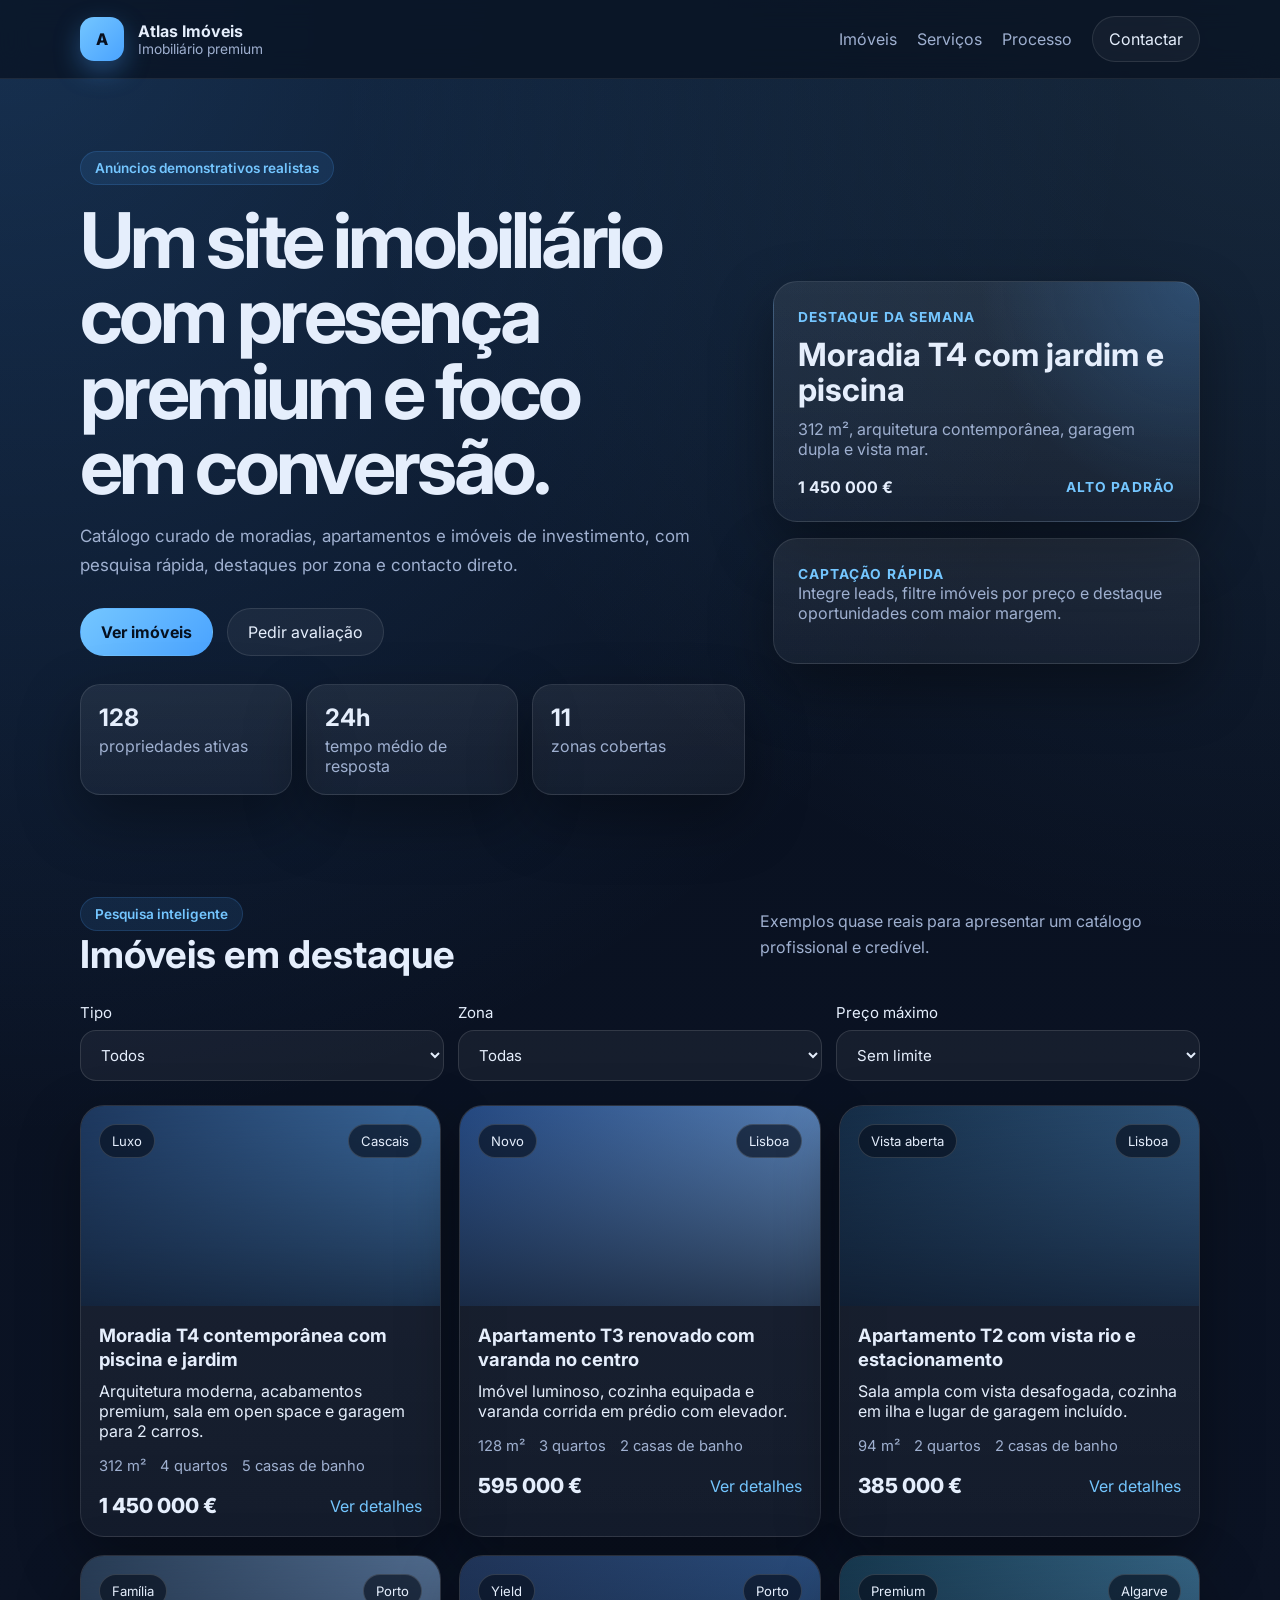
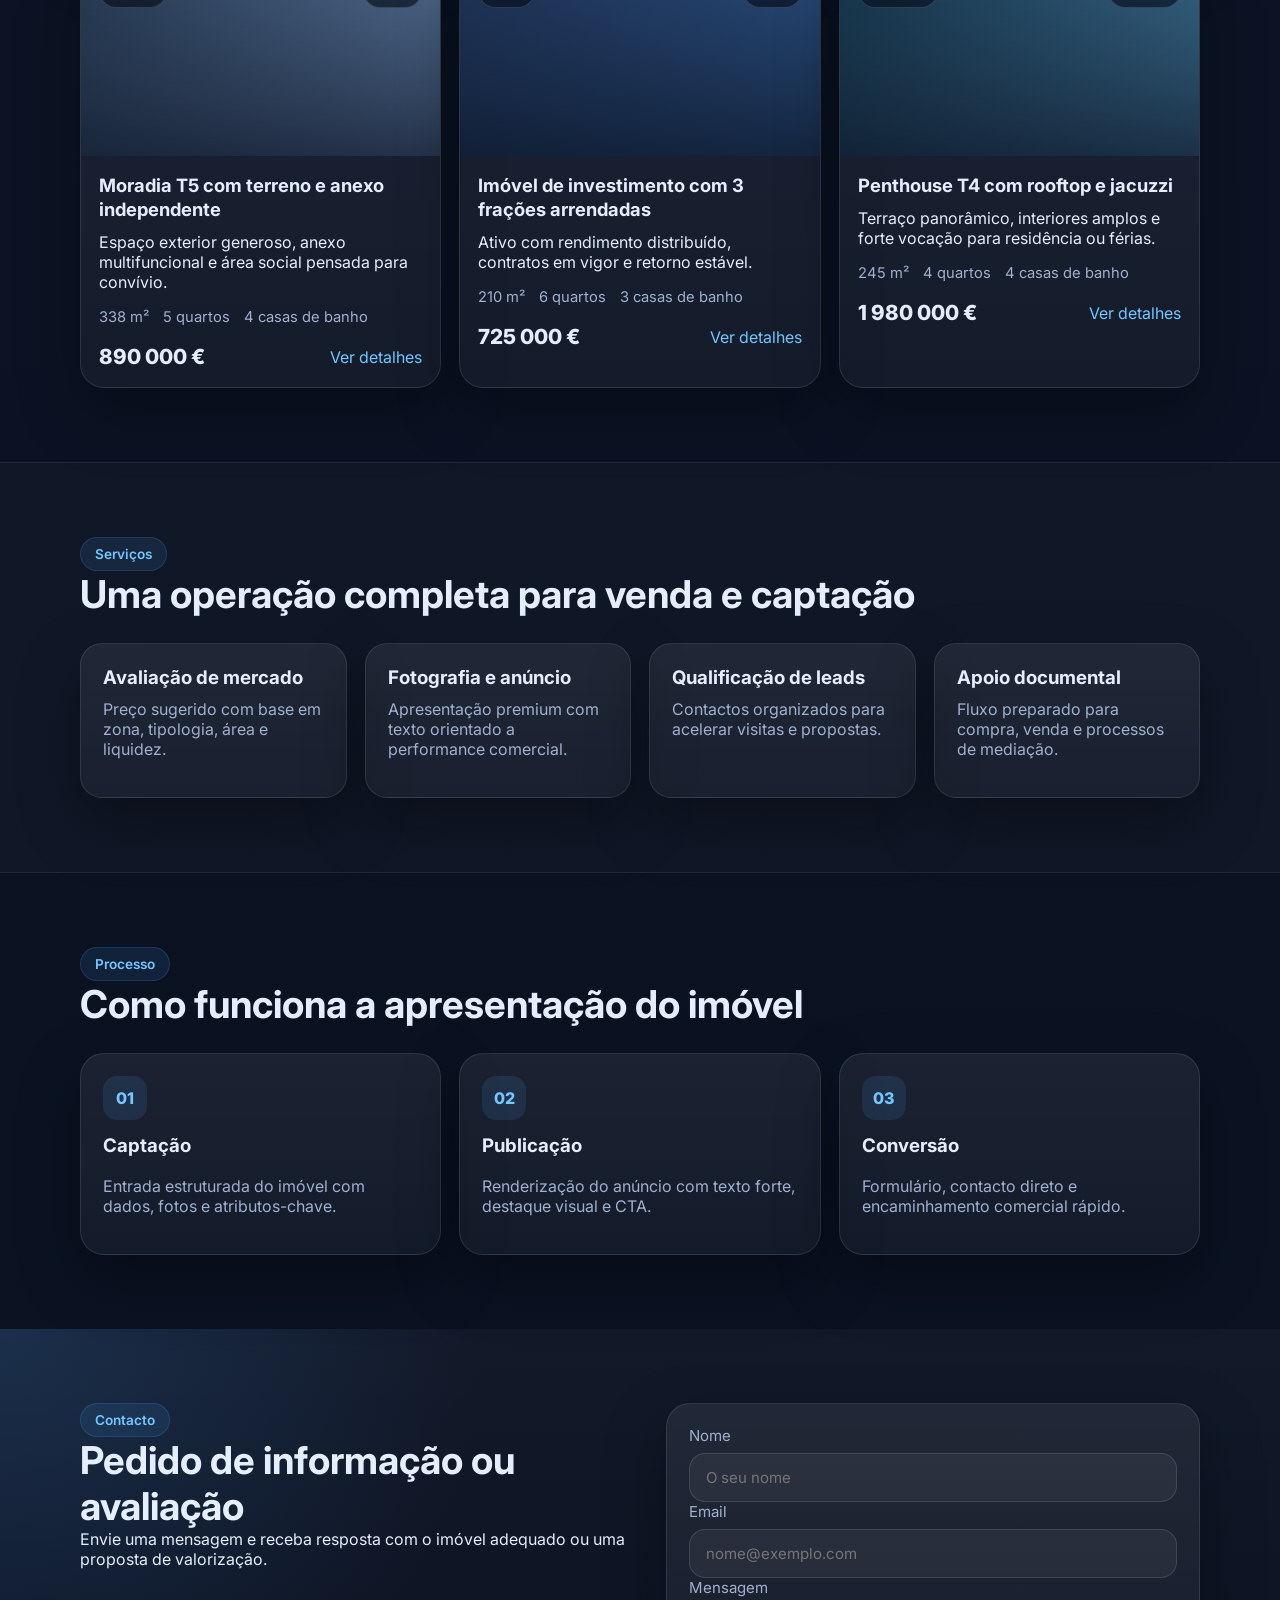
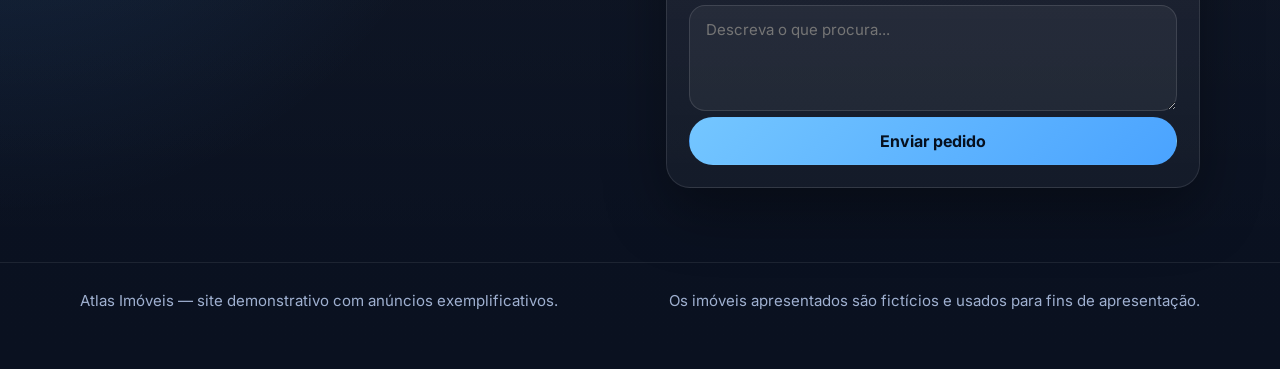
==== index.html @ 8441626f "initial real estate site" ====
<!doctype html>
<html lang="pt-PT">
  <head>
    <meta charset="UTF-8" />
    <meta name="viewport" content="width=device-width, initial-scale=1.0" />
    <meta
      name="description"
      content="Atlas Imóveis — site imobiliário profissional com anúncios demonstrativos, pesquisa, destaques e contacto."
    />
    <title>Atlas Imóveis | Casas, apartamentos e investimento</title>
    <link rel="preconnect" href="https://fonts.googleapis.com" />
    <link rel="preconnect" href="https://fonts.gstatic.com" crossorigin />
    <link
      href="https://fonts.googleapis.com/css2?family=Inter:wght@400;500;600;700;800&display=swap"
      rel="stylesheet"
    />
    <link rel="stylesheet" href="styles.css" />
    <script defer src="script.js"></script>
  </head>
  <body>
    <header class="topbar">
      <div class="container topbar__inner">
        <div class="brand">
          <div class="brand__mark">A</div>
          <div>
            <strong>Atlas Imóveis</strong>
            <span>Imobiliário premium</span>
          </div>
        </div>
        <nav class="nav">
          <a href="#imoveis">Imóveis</a>
          <a href="#servicos">Serviços</a>
          <a href="#processo">Processo</a>
          <a href="#contacto" class="nav__cta">Contactar</a>
        </nav>
      </div>
    </header>

    <main>
      <section class="hero">
        <div class="container hero__grid">
          <div class="hero__copy">
            <span class="eyebrow">Anúncios demonstrativos realistas</span>
            <h1>Um site imobiliário com presença premium e foco em conversão.</h1>
            <p class="lead">
              Catálogo curado de moradias, apartamentos e imóveis de investimento,
              com pesquisa rápida, destaques por zona e contacto direto.
            </p>

            <div class="hero__actions">
              <a class="btn btn--primary" href="#imoveis">Ver imóveis</a>
              <a class="btn btn--ghost" href="#contacto">Pedir avaliação</a>
            </div>

            <div class="hero__stats" aria-label="Indicadores principais">
              <article>
                <strong>128</strong>
                <span>propriedades ativas</span>
              </article>
              <article>
                <strong>24h</strong>
                <span>tempo médio de resposta</span>
              </article>
              <article>
                <strong>11</strong>
                <span>zonas cobertas</span>
              </article>
            </div>
          </div>

          <aside class="hero__panel">
            <div class="panel-card panel-card--accent">
              <span>Destaque da semana</span>
              <h2>Moradia T4 com jardim e piscina</h2>
              <p>
                312 m², arquitetura contemporânea, garagem dupla e vista mar.
              </p>
              <div class="panel-card__meta">
                <strong>1 450 000 €</strong>
                <span>Alto padrão</span>
              </div>
            </div>
            <div class="panel-card">
              <span>Captação rápida</span>
              <p>
                Integre leads, filtre imóveis por preço e destaque oportunidades
                com maior margem.
              </p>
            </div>
          </aside>
        </div>
      </section>

      <section class="section">
        <div class="container">
          <div class="section__head">
            <div>
              <span class="eyebrow">Pesquisa inteligente</span>
              <h2>Imóveis em destaque</h2>
            </div>
            <p>
              Exemplos quase reais para apresentar um catálogo profissional e
              credível.
            </p>
          </div>

          <div class="filters" aria-label="Filtrar imóveis">
            <label>
              Tipo
              <select id="filter-type">
                <option value="all">Todos</option>
                <option value="apartamento">Apartamento</option>
                <option value="moradia">Moradia</option>
                <option value="investimento">Investimento</option>
              </select>
            </label>
            <label>
              Zona
              <select id="filter-zone">
                <option value="all">Todas</option>
                <option value="lisboa">Lisboa</option>
                <option value="porto">Porto</option>
                <option value="algarve">Algarve</option>
                <option value="cascais">Cascais</option>
              </select>
            </label>
            <label>
              Preço máximo
              <select id="filter-price">
                <option value="all">Sem limite</option>
                <option value="350000">Até 350 000 €</option>
                <option value="650000">Até 650 000 €</option>
                <option value="1000000">Até 1 000 000 €</option>
                <option value="2000000">Até 2 000 000 €</option>
              </select>
            </label>
          </div>

          <div id="property-grid" class="property-grid" aria-live="polite"></div>
        </div>
      </section>

      <section class="section section--muted">
        <div class="container">
          <div class="section__head">
            <div>
              <span class="eyebrow">Serviços</span>
              <h2>Uma operação completa para venda e captação</h2>
            </div>
          </div>

          <div class="service-grid" id="servicos">
            <article class="service-card">
              <h3>Avaliação de mercado</h3>
              <p>Preço sugerido com base em zona, tipologia, área e liquidez.</p>
            </article>
            <article class="service-card">
              <h3>Fotografia e anúncio</h3>
              <p>Apresentação premium com texto orientado a performance comercial.</p>
            </article>
            <article class="service-card">
              <h3>Qualificação de leads</h3>
              <p>Contactos organizados para acelerar visitas e propostas.</p>
            </article>
            <article class="service-card">
              <h3>Apoio documental</h3>
              <p>Fluxo preparado para compra, venda e processos de mediação.</p>
            </article>
          </div>
        </div>
      </section>

      <section class="section" id="processo">
        <div class="container">
          <div class="section__head">
            <div>
              <span class="eyebrow">Processo</span>
              <h2>Como funciona a apresentação do imóvel</h2>
            </div>
          </div>

          <div class="timeline">
            <article>
              <span>01</span>
              <h3>Captação</h3>
              <p>Entrada estruturada do imóvel com dados, fotos e atributos-chave.</p>
            </article>
            <article>
              <span>02</span>
              <h3>Publicação</h3>
              <p>Renderização do anúncio com texto forte, destaque visual e CTA.</p>
            </article>
            <article>
              <span>03</span>
              <h3>Conversão</h3>
              <p>Formulário, contacto direto e encaminhamento comercial rápido.</p>
            </article>
          </div>
        </div>
      </section>

      <section class="section section--cta" id="contacto">
        <div class="container cta">
          <div>
            <span class="eyebrow">Contacto</span>
            <h2>Pedido de informação ou avaliação</h2>
            <p>
              Envie uma mensagem e receba resposta com o imóvel adequado ou
              uma proposta de valorização.
            </p>
          </div>

          <form class="contact-form">
            <label>
              Nome
              <input type="text" placeholder="O seu nome" />
            </label>
            <label>
              Email
              <input type="email" placeholder="nome@exemplo.com" />
            </label>
            <label>
              Mensagem
              <textarea rows="4" placeholder="Descreva o que procura..."></textarea>
            </label>
            <button type="submit" class="btn btn--primary">Enviar pedido</button>
          </form>
        </div>
      </section>
    </main>

    <footer class="footer">
      <div class="container footer__inner">
        <p>Atlas Imóveis — site demonstrativo com anúncios exemplificativos.</p>
        <p>Os imóveis apresentados são fictícios e usados para fins de apresentação.</p>
      </div>
    </footer>

    <div class="modal" id="property-modal" aria-hidden="true">
      <div class="modal__backdrop" data-close-modal></div>
      <div class="modal__dialog" role="dialog" aria-modal="true" aria-labelledby="modal-title">
        <button class="modal__close" type="button" data-close-modal aria-label="Fechar">×</button>
        <div id="modal-content"></div>
      </div>
    </div>
  </body>
</html>
---- styles.css ----
:root {
  --bg: #0f172a;
  --bg-soft: #111c35;
  --surface: rgba(15, 23, 42, 0.78);
  --card: rgba(255, 255, 255, 0.06);
  --card-border: rgba(255, 255, 255, 0.1);
  --text: #e5eefc;
  --muted: #9fb0d0;
  --accent: #74c6ff;
  --accent-strong: #4aa3ff;
  --line: rgba(255, 255, 255, 0.08);
  --shadow: 0 24px 60px rgba(0, 0, 0, 0.35);
  --radius: 24px;
  font-synthesis: none;
}

* {
  box-sizing: border-box;
}

html {
  scroll-behavior: smooth;
}

body {
  margin: 0;
  font-family: Inter, system-ui, sans-serif;
  color: var(--text);
  background:
    radial-gradient(circle at top left, rgba(74, 163, 255, 0.22), transparent 30%),
    radial-gradient(circle at top right, rgba(116, 198, 255, 0.14), transparent 25%),
    linear-gradient(180deg, #08101f 0%, #0b1324 45%, #0a1120 100%);
}

a {
  color: inherit;
  text-decoration: none;
}

button,
input,
select,
textarea {
  font: inherit;
}

.container {
  width: min(1120px, calc(100% - 32px));
  margin: 0 auto;
}

.topbar {
  position: sticky;
  top: 0;
  z-index: 20;
  backdrop-filter: blur(14px);
  background: rgba(8, 16, 31, 0.7);
  border-bottom: 1px solid var(--line);
}

.topbar__inner {
  display: flex;
  align-items: center;
  justify-content: space-between;
  min-height: 78px;
  gap: 24px;
}

.brand {
  display: flex;
  align-items: center;
  gap: 14px;
}

.brand__mark {
  width: 44px;
  height: 44px;
  border-radius: 14px;
  display: grid;
  place-items: center;
  background: linear-gradient(135deg, var(--accent), var(--accent-strong));
  color: #08101f;
  font-weight: 800;
  box-shadow: 0 10px 26px rgba(74, 163, 255, 0.35);
}

.brand strong,
.brand span {
  display: block;
}

.brand span {
  color: var(--muted);
  font-size: 0.86rem;
}

.nav {
  display: flex;
  align-items: center;
  gap: 20px;
  color: var(--muted);
}

.nav a:hover {
  color: var(--text);
}

.nav__cta {
  color: var(--text) !important;
  padding: 12px 16px;
  border: 1px solid var(--card-border);
  border-radius: 999px;
  background: rgba(255, 255, 255, 0.04);
}

.hero {
  padding: 72px 0 28px;
}

.hero__grid {
  display: grid;
  grid-template-columns: 1.4fr 0.9fr;
  gap: 28px;
  align-items: center;
}

.eyebrow {
  display: inline-flex;
  align-items: center;
  gap: 10px;
  padding: 8px 14px;
  border-radius: 999px;
  color: var(--accent);
  background: rgba(74, 163, 255, 0.11);
  border: 1px solid rgba(74, 163, 255, 0.18);
  font-size: 0.85rem;
  font-weight: 600;
}

h1,
h2,
h3,
p {
  margin-top: 0;
}

h1 {
  font-size: clamp(2.8rem, 6vw, 4.9rem);
  line-height: 0.98;
  letter-spacing: -0.05em;
  margin: 18px 0 18px;
  max-width: 12ch;
}

h2 {
  font-size: clamp(1.8rem, 3vw, 2.6rem);
  margin-bottom: 0;
}

.lead {
  color: var(--muted);
  font-size: 1.06rem;
  line-height: 1.7;
  max-width: 58ch;
}

.hero__actions {
  display: flex;
  gap: 14px;
  flex-wrap: wrap;
  margin: 28px 0;
}

.btn {
  display: inline-flex;
  align-items: center;
  justify-content: center;
  min-height: 48px;
  padding: 0 20px;
  border-radius: 999px;
  border: 1px solid transparent;
  cursor: pointer;
  transition: transform 0.2s ease, border-color 0.2s ease, background 0.2s ease;
}

.btn:hover {
  transform: translateY(-1px);
}

.btn--primary {
  background: linear-gradient(135deg, var(--accent), var(--accent-strong));
  color: #06101f;
  font-weight: 700;
}

.btn--ghost {
  border-color: var(--card-border);
  background: rgba(255, 255, 255, 0.05);
}

.hero__stats {
  display: grid;
  grid-template-columns: repeat(3, minmax(0, 1fr));
  gap: 14px;
}

.hero__stats article,
.panel-card,
.service-card,
.timeline article,
.property-card,
.contact-form,
.modal__dialog {
  border: 1px solid var(--card-border);
  background: linear-gradient(180deg, rgba(255, 255, 255, 0.07), rgba(255, 255, 255, 0.04));
  box-shadow: var(--shadow);
}

.hero__stats article {
  padding: 18px;
  border-radius: 20px;
}

.hero__stats strong {
  display: block;
  font-size: 1.5rem;
  margin-bottom: 4px;
}

.hero__stats span,
.panel-card p,
.service-card p,
.timeline p,
.footer,
.section__head p,
.property-meta,
.modal__dialog p,
.contact-form label {
  color: var(--muted);
}

.hero__panel {
  display: grid;
  gap: 16px;
}

.panel-card {
  padding: 24px;
  border-radius: var(--radius);
}

.panel-card--accent {
  background:
    radial-gradient(circle at top right, rgba(74, 163, 255, 0.24), transparent 45%),
    linear-gradient(180deg, rgba(255, 255, 255, 0.08), rgba(255, 255, 255, 0.04));
}

.panel-card span {
  color: var(--accent);
  font-size: 0.86rem;
  font-weight: 700;
  text-transform: uppercase;
  letter-spacing: 0.08em;
}

.panel-card h2 {
  font-size: 2rem;
  line-height: 1.08;
  margin: 12px 0;
}

.panel-card__meta {
  display: flex;
  justify-content: space-between;
  align-items: center;
  margin-top: 18px;
}

.section {
  padding: 74px 0;
}

.section--muted {
  background: rgba(255, 255, 255, 0.02);
  border-top: 1px solid var(--line);
  border-bottom: 1px solid var(--line);
}

.section__head {
  display: flex;
  justify-content: space-between;
  align-items: end;
  gap: 18px;
  margin-bottom: 26px;
}

.section__head p {
  max-width: 44ch;
  line-height: 1.6;
}

.filters {
  display: grid;
  grid-template-columns: repeat(3, minmax(0, 1fr));
  gap: 14px;
  margin-bottom: 24px;
}

.filters label,
.contact-form label {
  display: grid;
  gap: 8px;
  font-size: 0.94rem;
}

.filters select,
.contact-form input,
.contact-form textarea {
  width: 100%;
  border-radius: 16px;
  padding: 14px 16px;
  color: var(--text);
  background: rgba(255, 255, 255, 0.05);
  border: 1px solid rgba(255, 255, 255, 0.12);
  outline: none;
}

.filters select:focus,
.contact-form input:focus,
.contact-form textarea:focus {
  border-color: rgba(116, 198, 255, 0.7);
  box-shadow: 0 0 0 4px rgba(74, 163, 255, 0.13);
}

.property-grid {
  display: grid;
  grid-template-columns: repeat(3, minmax(0, 1fr));
  gap: 18px;
}

.property-card {
  border-radius: 24px;
  overflow: hidden;
}

.property-card__image {
  min-height: 200px;
  padding: 18px;
  display: flex;
  align-items: flex-start;
  justify-content: space-between;
  background:
    linear-gradient(180deg, rgba(0, 0, 0, 0.08), rgba(8, 16, 31, 0.72)),
    var(--image, linear-gradient(135deg, #1c2d52, #355e9b));
}

.badge {
  display: inline-flex;
  align-items: center;
  gap: 8px;
  padding: 8px 12px;
  border-radius: 999px;
  background: rgba(7, 14, 28, 0.65);
  border: 1px solid rgba(255, 255, 255, 0.15);
  font-size: 0.82rem;
}

.property-card__body {
  padding: 18px;
}

.property-card__body h3 {
  font-size: 1.15rem;
  line-height: 1.3;
  margin-bottom: 10px;
}

.property-meta {
  display: flex;
  flex-wrap: wrap;
  gap: 10px 14px;
  font-size: 0.92rem;
  margin: 14px 0 18px;
}

.property-footer {
  display: flex;
  align-items: center;
  justify-content: space-between;
  gap: 16px;
}

.price {
  font-size: 1.3rem;
  font-weight: 800;
}

.link-btn {
  background: transparent;
  border: none;
  color: var(--accent);
  padding: 0;
  cursor: pointer;
}

.service-grid {
  display: grid;
  grid-template-columns: repeat(4, minmax(0, 1fr));
  gap: 18px;
}

.service-card {
  border-radius: 22px;
  padding: 22px;
}

.service-card h3 {
  margin-bottom: 10px;
}

.timeline {
  display: grid;
  grid-template-columns: repeat(3, minmax(0, 1fr));
  gap: 18px;
}

.timeline article {
  border-radius: 24px;
  padding: 22px;
}

.timeline span {
  display: inline-flex;
  width: 44px;
  height: 44px;
  align-items: center;
  justify-content: center;
  border-radius: 14px;
  background: rgba(74, 163, 255, 0.12);
  color: var(--accent);
  font-weight: 800;
  margin-bottom: 14px;
}

.section--cta {
  background:
    radial-gradient(circle at top left, rgba(74, 163, 255, 0.16), transparent 35%),
    linear-gradient(180deg, rgba(255, 255, 255, 0.03), transparent);
}

.cta {
  display: grid;
  grid-template-columns: 1fr 0.95fr;
  gap: 24px;
  align-items: start;
}

.contact-form {
  padding: 22px;
  border-radius: 24px;
}

.contact-form button {
  width: 100%;
  margin-top: 6px;
}

.footer {
  padding: 28px 0 44px;
  border-top: 1px solid var(--line);
  font-size: 0.94rem;
}

.footer__inner {
  display: flex;
  justify-content: space-between;
  gap: 18px;
  flex-wrap: wrap;
}

.modal {
  position: fixed;
  inset: 0;
  display: none;
  place-items: center;
  padding: 20px;
  z-index: 50;
}

.modal.is-open {
  display: grid;
}

.modal__backdrop {
  position: absolute;
  inset: 0;
  background: rgba(3, 8, 18, 0.75);
  backdrop-filter: blur(8px);
}

.modal__dialog {
  position: relative;
  width: min(720px, 100%);
  border-radius: 28px;
  padding: 26px;
  z-index: 1;
}

.modal__close {
  position: absolute;
  top: 14px;
  right: 14px;
  width: 40px;
  height: 40px;
  border-radius: 999px;
  border: 1px solid var(--card-border);
  background: rgba(255, 255, 255, 0.06);
  color: var(--text);
  cursor: pointer;
}

.modal__grid {
  display: grid;
  grid-template-columns: 1.05fr 0.95fr;
  gap: 20px;
}

.modal__hero {
  min-height: 260px;
  border-radius: 22px;
  background: var(--image, linear-gradient(135deg, #1c2d52, #355e9b));
  padding: 18px;
  display: flex;
  align-items: flex-start;
  justify-content: flex-end;
}

.modal__list {
  display: grid;
  gap: 10px;
  margin: 16px 0 0;
  padding: 0;
  list-style: none;
}

.modal__list li {
  padding-left: 14px;
  position: relative;
}

.modal__list li::before {
  content: "";
  position: absolute;
  left: 0;
  top: 0.6em;
  width: 6px;
  height: 6px;
  border-radius: 999px;
  background: var(--accent);
}

@media (max-width: 980px) {
  .hero__grid,
  .cta,
  .modal__grid {
    grid-template-columns: 1fr;
  }

  .property-grid,
  .service-grid,
  .timeline,
  .filters,
  .hero__stats {
    grid-template-columns: repeat(2, minmax(0, 1fr));
  }

  .section__head,
  .topbar__inner {
    align-items: start;
    flex-direction: column;
  }
}

@media (max-width: 720px) {
  .container {
    width: min(100% - 20px, 1120px);
  }

  .nav {
    flex-wrap: wrap;
    gap: 12px;
  }

  .hero {
    padding-top: 42px;
  }

  h1 {
    max-width: none;
  }

  .property-grid,
  .service-grid,
  .timeline,
  .filters,
  .hero__stats {
    grid-template-columns: 1fr;
  }

  .panel-card h2 {
    font-size: 1.6rem;
  }
}
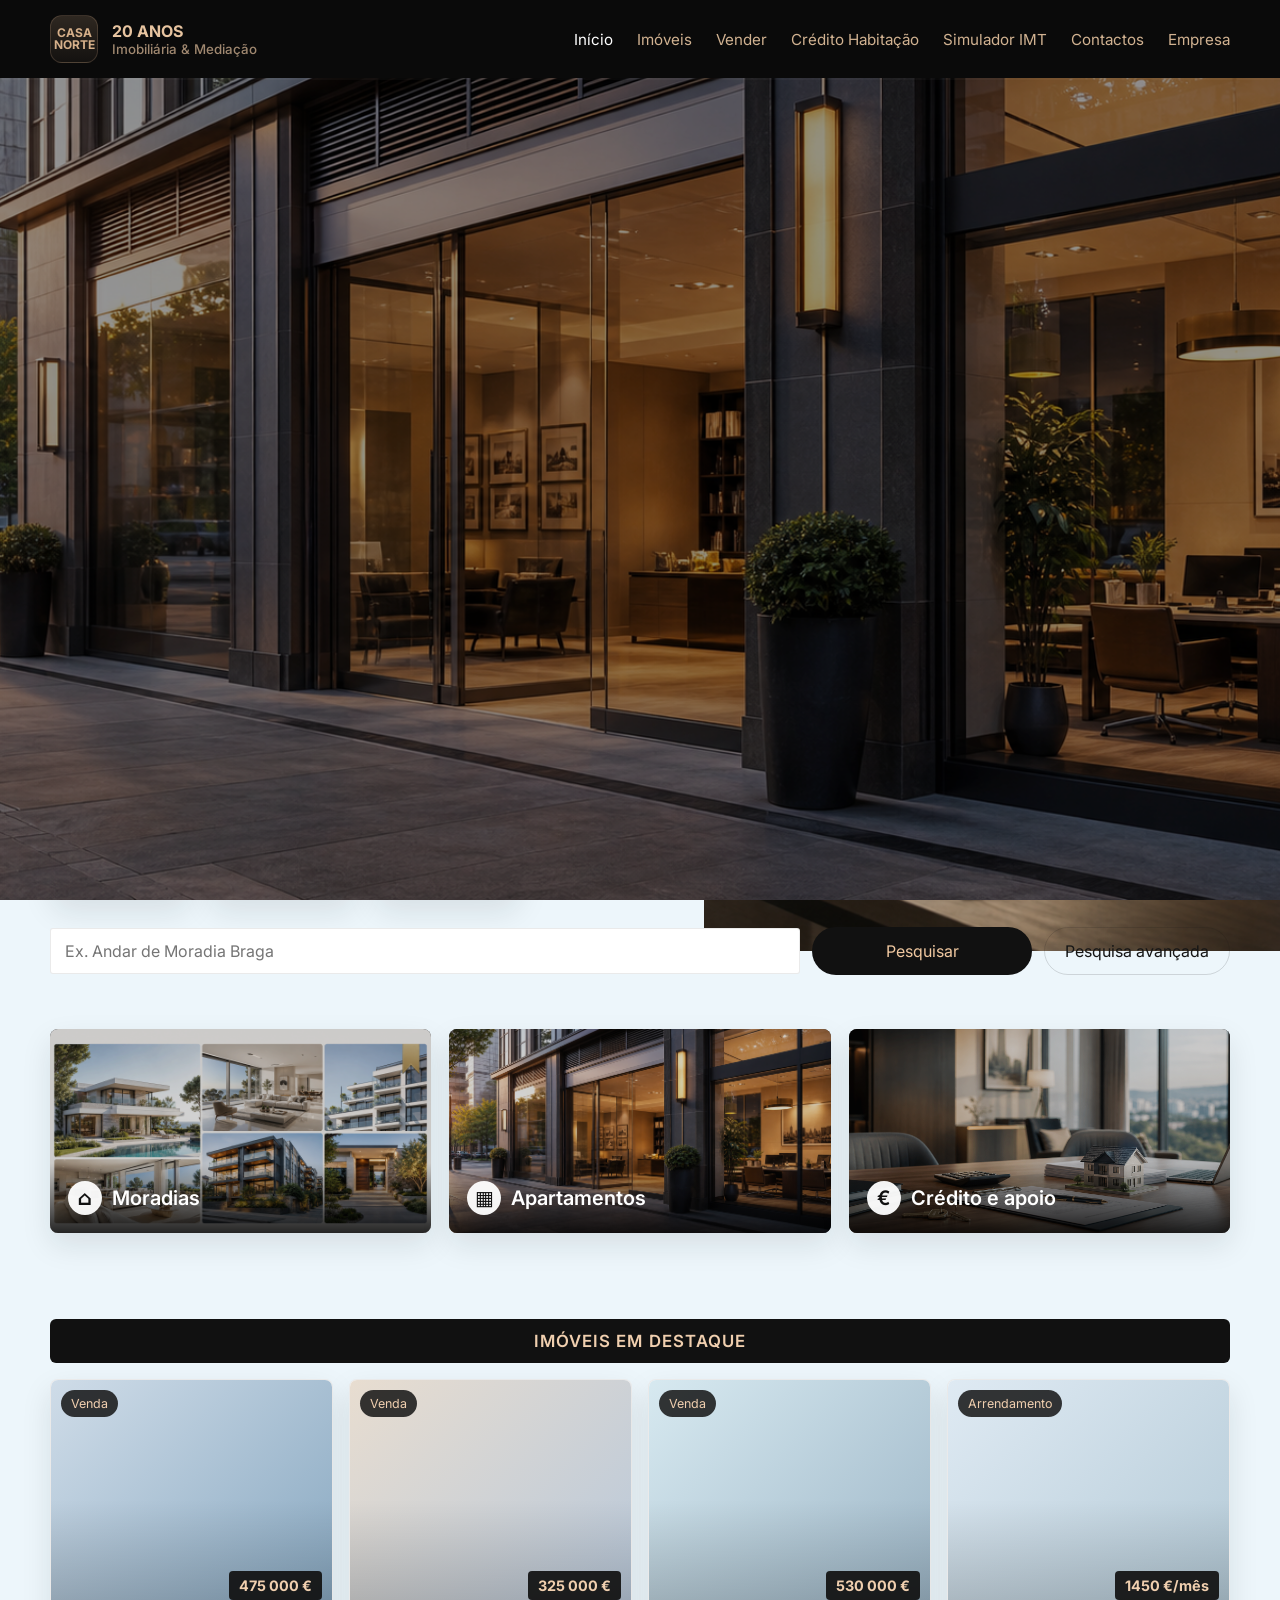
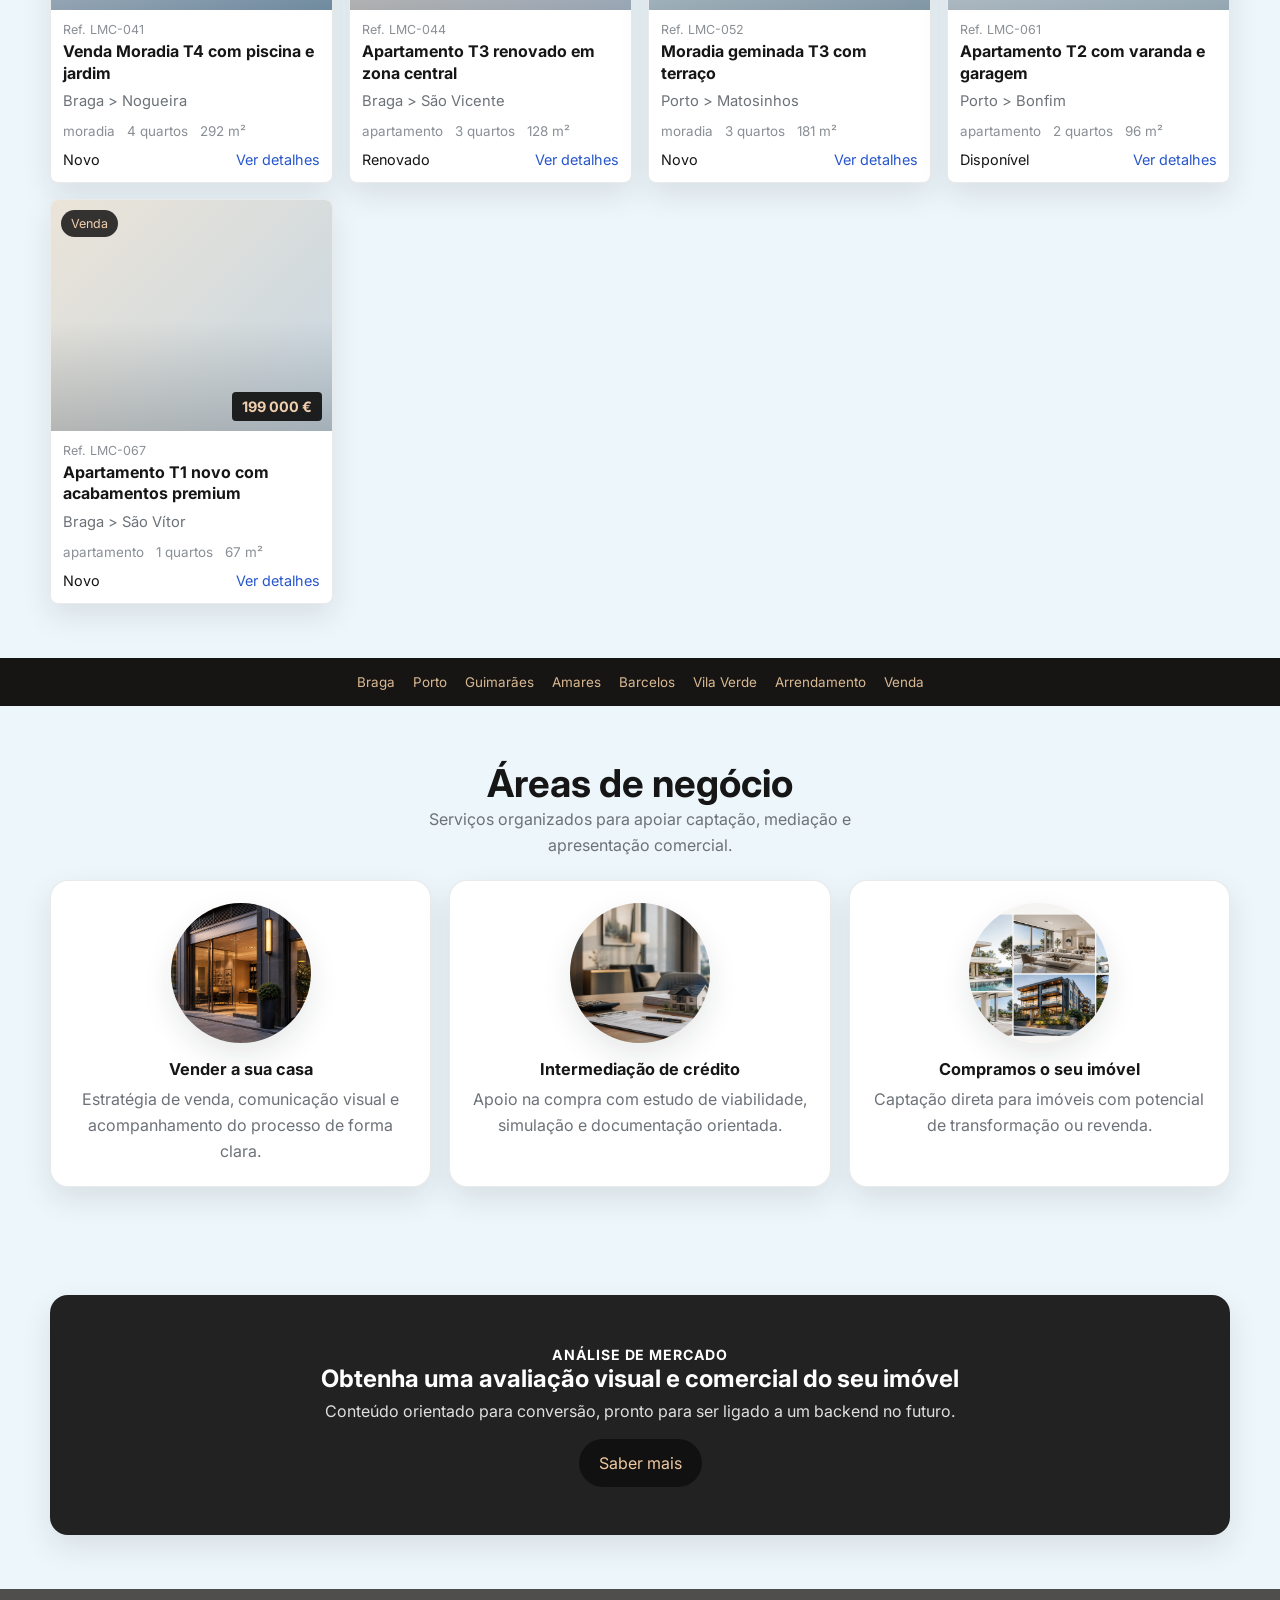
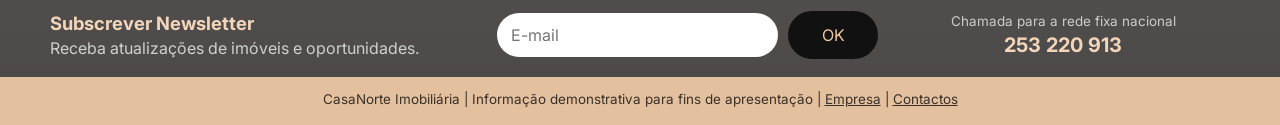
==== commit 30811170: "revamp real estate site" ====
--- a/index.html
+++ b/index.html
@@ -3,244 +3,185 @@
   <head>
     <meta charset="UTF-8" />
     <meta name="viewport" content="width=device-width, initial-scale=1.0" />
-    <meta
-      name="description"
-      content="Atlas Imóveis — site imobiliário profissional com anúncios demonstrativos, pesquisa, destaques e contacto."
-    />
-    <title>Atlas Imóveis | Casas, apartamentos e investimento</title>
+    <title>CasaNorte Imobiliária | Imóveis, crédito e avaliação</title>
+    <meta name="description" content="Site imobiliário profissional com inspiração no estilo ImoBraga, com imóveis, crédito habitação, simulador IMT e contactos." />
     <link rel="preconnect" href="https://fonts.googleapis.com" />
     <link rel="preconnect" href="https://fonts.gstatic.com" crossorigin />
-    <link
-      href="https://fonts.googleapis.com/css2?family=Inter:wght@400;500;600;700;800&display=swap"
-      rel="stylesheet"
-    />
+    <link href="https://fonts.googleapis.com/css2?family=Inter:wght@400;500;600;700;800&display=swap" rel="stylesheet" />
     <link rel="stylesheet" href="styles.css" />
     <script defer src="script.js"></script>
   </head>
   <body>
-    <header class="topbar">
-      <div class="container topbar__inner">
-        <div class="brand">
-          <div class="brand__mark">A</div>
+    <header class="site-header">
+      <div class="container site-header__bar">
+        <a class="brand" href="index.html">
+          <div class="brand__logo">CASA<br />NORTE</div>
           <div>
-            <strong>Atlas Imóveis</strong>
-            <span>Imobiliário premium</span>
+            <div>20 ANOS</div>
+            <small>Imobiliária & Mediação</small>
           </div>
-        </div>
+        </a>
         <nav class="nav">
-          <a href="#imoveis">Imóveis</a>
-          <a href="#servicos">Serviços</a>
-          <a href="#processo">Processo</a>
-          <a href="#contacto" class="nav__cta">Contactar</a>
+          <a href="index.html" aria-current="page">Início</a>
+          <a href="imoveis.html">Imóveis</a>
+          <a href="vender.html">Vender</a>
+          <a href="credito-habitacao.html">Crédito Habitação</a>
+          <a href="simulador-imt.html">Simulador IMT</a>
+          <a href="contactos.html">Contactos</a>
+          <a href="quem-somos.html">Empresa</a>
         </nav>
       </div>
     </header>
 
-    <main>
-      <section class="hero">
-        <div class="container hero__grid">
-          <div class="hero__copy">
-            <span class="eyebrow">Anúncios demonstrativos realistas</span>
-            <h1>Um site imobiliário com presença premium e foco em conversão.</h1>
-            <p class="lead">
-              Catálogo curado de moradias, apartamentos e imóveis de investimento,
-              com pesquisa rápida, destaques por zona e contacto direto.
-            </p>
+    <div class="top-strip">Tratamos da compra, venda e financiamento do seu imóvel com acompanhamento dedicado.</div>
 
-            <div class="hero__actions">
-              <a class="btn btn--primary" href="#imoveis">Ver imóveis</a>
-              <a class="btn btn--ghost" href="#contacto">Pedir avaliação</a>
-            </div>
-
-            <div class="hero__stats" aria-label="Indicadores principais">
-              <article>
-                <strong>128</strong>
-                <span>propriedades ativas</span>
-              </article>
-              <article>
-                <strong>24h</strong>
-                <span>tempo médio de resposta</span>
-              </article>
-              <article>
-                <strong>11</strong>
-                <span>zonas cobertas</span>
-              </article>
-            </div>
+    <section class="hero">
+      <div class="hero__grid">
+        <div class="hero__copy">
+          <span class="eyebrow">Portal imobiliário de referência</span>
+          <h1>Casas, apartamentos e investimento com apresentação profissional.</h1>
+          <p class="lead">
+            Um site completo, com o mesmo tipo de estrutura visual do exemplo que enviou,
+            mas com identidade própria. Inclui imóveis, empresa, crédito, simulador IMT e contacto.
+          </p>
+          <div class="hero__actions">
+            <a class="btn btn--dark" href="contactos.html">Pedir avaliação grátis</a>
+            <a class="btn btn--outline" href="imoveis.html">Ver imóveis</a>
           </div>
-
-          <aside class="hero__panel">
-            <div class="panel-card panel-card--accent">
-              <span>Destaque da semana</span>
-              <h2>Moradia T4 com jardim e piscina</h2>
-              <p>
-                312 m², arquitetura contemporânea, garagem dupla e vista mar.
-              </p>
-              <div class="panel-card__meta">
-                <strong>1 450 000 €</strong>
-                <span>Alto padrão</span>
-              </div>
-            </div>
-            <div class="panel-card">
-              <span>Captação rápida</span>
-              <p>
-                Integre leads, filtre imóveis por preço e destaque oportunidades
-                com maior margem.
-              </p>
-            </div>
-          </aside>
-        </div>
-      </section>
-
-      <section class="section">
-        <div class="container">
-          <div class="section__head">
-            <div>
-              <span class="eyebrow">Pesquisa inteligente</span>
-              <h2>Imóveis em destaque</h2>
-            </div>
-            <p>
-              Exemplos quase reais para apresentar um catálogo profissional e
-              credível.
-            </p>
-          </div>
-
-          <div class="filters" aria-label="Filtrar imóveis">
-            <label>
-              Tipo
-              <select id="filter-type">
-                <option value="all">Todos</option>
-                <option value="apartamento">Apartamento</option>
-                <option value="moradia">Moradia</option>
-                <option value="investimento">Investimento</option>
-              </select>
-            </label>
-            <label>
-              Zona
-              <select id="filter-zone">
-                <option value="all">Todas</option>
-                <option value="lisboa">Lisboa</option>
-                <option value="porto">Porto</option>
-                <option value="algarve">Algarve</option>
-                <option value="cascais">Cascais</option>
-              </select>
-            </label>
-            <label>
-              Preço máximo
-              <select id="filter-price">
-                <option value="all">Sem limite</option>
-                <option value="350000">Até 350 000 €</option>
-                <option value="650000">Até 650 000 €</option>
-                <option value="1000000">Até 1 000 000 €</option>
-                <option value="2000000">Até 2 000 000 €</option>
-              </select>
-            </label>
-          </div>
-
-          <div id="property-grid" class="property-grid" aria-live="polite"></div>
-        </div>
-      </section>
-
-      <section class="section section--muted">
-        <div class="container">
-          <div class="section__head">
-            <div>
-              <span class="eyebrow">Serviços</span>
-              <h2>Uma operação completa para venda e captação</h2>
-            </div>
-          </div>
-
-          <div class="service-grid" id="servicos">
-            <article class="service-card">
-              <h3>Avaliação de mercado</h3>
-              <p>Preço sugerido com base em zona, tipologia, área e liquidez.</p>
-            </article>
-            <article class="service-card">
-              <h3>Fotografia e anúncio</h3>
-              <p>Apresentação premium com texto orientado a performance comercial.</p>
-            </article>
-            <article class="service-card">
-              <h3>Qualificação de leads</h3>
-              <p>Contactos organizados para acelerar visitas e propostas.</p>
-            </article>
-            <article class="service-card">
-              <h3>Apoio documental</h3>
-              <p>Fluxo preparado para compra, venda e processos de mediação.</p>
-            </article>
+          <div class="hero__stats">
+            <div class="stat"><strong>156</strong><span>imóveis ativos</span></div>
+            <div class="stat"><strong>24h</strong><span>resposta média</span></div>
+            <div class="stat"><strong>11</strong><span>zonas cobertas</span></div>
           </div>
         </div>
-      </section>
+        <div class="hero__media">
+          <img src="assets/hero-office.png" alt="Escritório imobiliário moderno" />
+        </div>
+      </div>
+    </section>
 
-      <section class="section" id="processo">
-        <div class="container">
-          <div class="section__head">
-            <div>
-              <span class="eyebrow">Processo</span>
-              <h2>Como funciona a apresentação do imóvel</h2>
-            </div>
-          </div>
+    <div class="container">
+      <div class="search-row">
+        <div class="search-box">
+          <input type="search" placeholder="Ex. Andar de Moradia Braga" />
+          <button class="btn btn--dark" type="button">Pesquisar</button>
+        </div>
+        <button class="btn btn--outline" type="button">Pesquisa avançada</button>
+      </div>
+    </div>
 
-          <div class="timeline">
-            <article>
-              <span>01</span>
-              <h3>Captação</h3>
-              <p>Entrada estruturada do imóvel com dados, fotos e atributos-chave.</p>
-            </article>
-            <article>
-              <span>02</span>
-              <h3>Publicação</h3>
-              <p>Renderização do anúncio com texto forte, destaque visual e CTA.</p>
-            </article>
-            <article>
-              <span>03</span>
-              <h3>Conversão</h3>
-              <p>Formulário, contacto direto e encaminhamento comercial rápido.</p>
-            </article>
+    <section class="section">
+      <div class="container">
+        <div class="category-grid">
+          <a class="category-card" href="imoveis.html">
+            <img src="assets/listings-collage.png" alt="Moradias" />
+            <div class="category-card__label"><span>⌂</span>Moradias</div>
+          </a>
+          <a class="category-card" href="imoveis.html">
+            <img src="assets/about-office.png" alt="Apartamentos" />
+            <div class="category-card__label"><span>▦</span>Apartamentos</div>
+          </a>
+          <a class="category-card" href="credito-habitacao.html">
+            <img src="assets/credit-hero.png" alt="Arrendamentos e crédito" />
+            <div class="category-card__label"><span>€</span>Crédito e apoio</div>
+          </a>
+        </div>
+      </div>
+    </section>
+
+    <section class="section section--tight">
+      <div class="container">
+        <div class="featured-strip">Imóveis em destaque</div>
+        <div id="featured-grid" class="property-grid" style="margin-top:16px;"></div>
+      </div>
+    </section>
+
+    <div class="dark-band">
+      <div class="container">
+        <div class="mini-links">
+          <a href="imoveis.html">Braga</a>
+          <a href="imoveis.html">Porto</a>
+          <a href="imoveis.html">Guimarães</a>
+          <a href="imoveis.html">Amares</a>
+          <a href="imoveis.html">Barcelos</a>
+          <a href="imoveis.html">Vila Verde</a>
+          <a href="imoveis.html">Arrendamento</a>
+          <a href="imoveis.html">Venda</a>
+        </div>
+      </div>
+    </div>
+
+    <section class="section">
+      <div class="container">
+        <div class="section-head section-title-center">
+          <div style="margin:0 auto;">
+            <h2>Áreas de negócio</h2>
+            <p>Serviços organizados para apoiar captação, mediação e apresentação comercial.</p>
           </div>
         </div>
-      </section>
+        <div class="business-grid">
+          <article class="panel business-card">
+            <img src="assets/about-office.png" alt="Vender a sua casa" />
+            <h3>Vender a sua casa</h3>
+            <p>Estratégia de venda, comunicação visual e acompanhamento do processo de forma clara.</p>
+          </article>
+          <article class="panel business-card">
+            <img src="assets/credit-hero.png" alt="Intermediação de crédito" />
+            <h3>Intermediação de crédito</h3>
+            <p>Apoio na compra com estudo de viabilidade, simulação e documentação orientada.</p>
+          </article>
+          <article class="panel business-card">
+            <img src="assets/listings-collage.png" alt="Compramos o seu imóvel" />
+            <h3>Compramos o seu imóvel</h3>
+            <p>Captação direta para imóveis com potencial de transformação ou revenda.</p>
+          </article>
+        </div>
+      </div>
+    </section>
 
-      <section class="section section--cta" id="contacto">
-        <div class="container cta">
-          <div>
-            <span class="eyebrow">Contacto</span>
-            <h2>Pedido de informação ou avaliação</h2>
-            <p>
-              Envie uma mensagem e receba resposta com o imóvel adequado ou
-              uma proposta de valorização.
-            </p>
+    <section class="section">
+      <div class="container cta-banner panel">
+        <img src="assets/about-office.png" alt="Análise de mercado" />
+        <div class="cta-banner__inner">
+          <span class="eyebrow" style="color:#fff;">Análise de mercado</span>
+          <h2>Obtenha uma avaliação visual e comercial do seu imóvel</h2>
+          <p>Conteúdo orientado para conversão, pronto para ser ligado a um backend no futuro.</p>
+          <div style="margin-top:18px;">
+            <a class="btn btn--dark" href="contactos.html">Saber mais</a>
           </div>
+        </div>
+      </div>
+    </section>
 
-          <form class="contact-form">
-            <label>
-              Nome
-              <input type="text" placeholder="O seu nome" />
-            </label>
-            <label>
-              Email
-              <input type="email" placeholder="nome@exemplo.com" />
-            </label>
-            <label>
-              Mensagem
-              <textarea rows="4" placeholder="Descreva o que procura..."></textarea>
-            </label>
-            <button type="submit" class="btn btn--primary">Enviar pedido</button>
-          </form>
+    <section class="newsletter-band">
+      <div class="container newsletter-band__inner">
+        <div>
+          <div style="font-size:1.15rem;font-weight:700;">Subscrever Newsletter</div>
+          <div style="color:rgba(255,255,255,.74);margin-top:4px;">Receba atualizações de imóveis e oportunidades.</div>
         </div>
-      </section>
-    </main>
+        <form data-demo-form style="display:flex;gap:10px;align-items:center;">
+          <input type="email" placeholder="E-mail" />
+          <button class="btn btn--dark" type="submit" style="min-width:90px;">OK</button>
+        </form>
+        <div style="text-align:center;">
+          <div style="color:rgba(255,255,255,.72);font-size:.84rem;">Chamada para a rede fixa nacional</div>
+          <div style="font-size:1.25rem;font-weight:700;margin-top:4px;">253 220 913</div>
+        </div>
+      </div>
+    </section>
 
     <footer class="footer">
-      <div class="container footer__inner">
-        <p>Atlas Imóveis — site demonstrativo com anúncios exemplificativos.</p>
-        <p>Os imóveis apresentados são fictícios e usados para fins de apresentação.</p>
+      <div class="container">
+        CasaNorte Imobiliária | Informação demonstrativa para fins de apresentação | 
+        <a href="quem-somos.html">Empresa</a> | <a href="contactos.html">Contactos</a>
       </div>
     </footer>
 
     <div class="modal" id="property-modal" aria-hidden="true">
       <div class="modal__backdrop" data-close-modal></div>
-      <div class="modal__dialog" role="dialog" aria-modal="true" aria-labelledby="modal-title">
+      <div class="modal__dialog">
         <button class="modal__close" type="button" data-close-modal aria-label="Fechar">×</button>
-        <div id="modal-content"></div>
+        <div id="property-modal-body"></div>
       </div>
     </div>
   </body>
--- a/styles.css
+++ b/styles.css
@@ -1,17 +1,17 @@
 :root {
-  --bg: #0f172a;
-  --bg-soft: #111c35;
-  --surface: rgba(15, 23, 42, 0.78);
-  --card: rgba(255, 255, 255, 0.06);
-  --card-border: rgba(255, 255, 255, 0.1);
-  --text: #e5eefc;
-  --muted: #9fb0d0;
-  --accent: #74c6ff;
-  --accent-strong: #4aa3ff;
-  --line: rgba(255, 255, 255, 0.08);
-  --shadow: 0 24px 60px rgba(0, 0, 0, 0.35);
-  --radius: 24px;
-  font-synthesis: none;
+  --bg: #edf6fb;
+  --paper: #f9fcfe;
+  --surface: #ffffff;
+  --surface-soft: #f1f5f8;
+  --ink: #161616;
+  --muted: #6c7278;
+  --accent: #d6b08a;
+  --accent-2: #f15a3b;
+  --dark: #0a0a0a;
+  --dark-2: #2e2b29;
+  --line: rgba(22, 22, 22, 0.09);
+  --shadow: 0 12px 30px rgba(24, 26, 29, 0.1);
+  --radius: 18px;
 }
 
 * {
@@ -24,17 +24,19 @@
 
 body {
   margin: 0;
-  font-family: Inter, system-ui, sans-serif;
-  color: var(--text);
-  background:
-    radial-gradient(circle at top left, rgba(74, 163, 255, 0.22), transparent 30%),
-    radial-gradient(circle at top right, rgba(116, 198, 255, 0.14), transparent 25%),
-    linear-gradient(180deg, #08101f 0%, #0b1324 45%, #0a1120 100%);
+  font-family: Inter, system-ui, -apple-system, Segoe UI, sans-serif;
+  color: var(--ink);
+  background: var(--bg);
 }
 
 a {
   color: inherit;
   text-decoration: none;
+}
+
+img {
+  max-width: 100%;
+  display: block;
 }
 
 button,
@@ -45,24 +47,24 @@
 }
 
 .container {
-  width: min(1120px, calc(100% - 32px));
+  width: min(1180px, calc(100% - 32px));
   margin: 0 auto;
 }
 
-.topbar {
+.site-header {
+  background: var(--dark);
+  color: #e7c4a0;
   position: sticky;
   top: 0;
-  z-index: 20;
-  backdrop-filter: blur(14px);
-  background: rgba(8, 16, 31, 0.7);
-  border-bottom: 1px solid var(--line);
-}
-
-.topbar__inner {
+  z-index: 40;
+  box-shadow: 0 2px 0 rgba(255, 255, 255, 0.03);
+}
+
+.site-header__bar {
+  min-height: 78px;
   display: flex;
   align-items: center;
   justify-content: space-between;
-  min-height: 78px;
   gap: 24px;
 }
 
@@ -70,105 +72,105 @@
   display: flex;
   align-items: center;
   gap: 14px;
-}
-
-.brand__mark {
-  width: 44px;
-  height: 44px;
-  border-radius: 14px;
+  font-weight: 700;
+}
+
+.brand__logo {
+  width: 48px;
+  height: 48px;
   display: grid;
   place-items: center;
-  background: linear-gradient(135deg, var(--accent), var(--accent-strong));
-  color: #08101f;
-  font-weight: 800;
-  box-shadow: 0 10px 26px rgba(74, 163, 255, 0.35);
-}
-
-.brand strong,
-.brand span {
+  border: 1px solid rgba(214, 176, 138, 0.2);
+  border-radius: 12px;
+  background: linear-gradient(180deg, rgba(214, 176, 138, 0.18), rgba(214, 176, 138, 0.05));
+  color: var(--accent);
+  font-size: 0.75rem;
+  line-height: 1;
+  text-align: center;
+}
+
+.brand small {
   display: block;
-}
-
-.brand span {
-  color: var(--muted);
-  font-size: 0.86rem;
+  color: rgba(231, 196, 160, 0.68);
+  font-weight: 500;
 }
 
 .nav {
   display: flex;
   align-items: center;
-  gap: 20px;
-  color: var(--muted);
-}
-
-.nav a:hover {
-  color: var(--text);
-}
-
-.nav__cta {
-  color: var(--text) !important;
-  padding: 12px 16px;
-  border: 1px solid var(--card-border);
-  border-radius: 999px;
-  background: rgba(255, 255, 255, 0.04);
+  gap: 24px;
+  flex-wrap: wrap;
+  justify-content: flex-end;
+}
+
+.nav a {
+  color: rgba(231, 196, 160, 0.9);
+  font-size: 0.95rem;
+}
+
+.nav a:hover,
+.nav a[aria-current="page"] {
+  color: #fff;
+}
+
+.top-strip {
+  background: #3a3838;
+  color: #fff;
+  text-align: center;
+  font-size: 1rem;
+  padding: 16px 12px;
+  letter-spacing: 0.01em;
 }
 
 .hero {
-  padding: 72px 0 28px;
+  position: relative;
+  overflow: hidden;
 }
 
 .hero__grid {
   display: grid;
-  grid-template-columns: 1.4fr 0.9fr;
-  gap: 28px;
-  align-items: center;
+  grid-template-columns: 1.1fr 0.9fr;
+  min-height: 520px;
+}
+
+.hero__copy {
+  background: linear-gradient(180deg, rgba(237, 246, 251, 0.98), rgba(237, 246, 251, 0.9));
+  padding: clamp(24px, 4vw, 56px);
+  display: flex;
+  flex-direction: column;
+  justify-content: center;
 }
 
 .eyebrow {
   display: inline-flex;
   align-items: center;
-  gap: 10px;
-  padding: 8px 14px;
-  border-radius: 999px;
-  color: var(--accent);
-  background: rgba(74, 163, 255, 0.11);
-  border: 1px solid rgba(74, 163, 255, 0.18);
-  font-size: 0.85rem;
-  font-weight: 600;
-}
-
-h1,
-h2,
-h3,
-p {
-  margin-top: 0;
-}
-
-h1 {
-  font-size: clamp(2.8rem, 6vw, 4.9rem);
-  line-height: 0.98;
-  letter-spacing: -0.05em;
-  margin: 18px 0 18px;
-  max-width: 12ch;
-}
-
-h2 {
-  font-size: clamp(1.8rem, 3vw, 2.6rem);
-  margin-bottom: 0;
-}
-
-.lead {
+  gap: 8px;
+  color: var(--accent-2);
+  font-size: 0.88rem;
+  letter-spacing: 0.06em;
+  text-transform: uppercase;
+  font-weight: 700;
+}
+
+.hero h1 {
+  font-size: clamp(2.4rem, 5vw, 4.35rem);
+  line-height: 0.95;
+  margin: 16px 0 14px;
+  max-width: 11.5ch;
+}
+
+.hero p.lead {
   color: var(--muted);
-  font-size: 1.06rem;
-  line-height: 1.7;
   max-width: 58ch;
+  line-height: 1.75;
+  font-size: 1.02rem;
 }
 
 .hero__actions {
   display: flex;
   gap: 14px;
   flex-wrap: wrap;
-  margin: 28px 0;
+  margin-top: 26px;
 }
 
 .btn {
@@ -177,305 +179,663 @@
   justify-content: center;
   min-height: 48px;
   padding: 0 20px;
+  border: 0;
   border-radius: 999px;
-  border: 1px solid transparent;
   cursor: pointer;
-  transition: transform 0.2s ease, border-color 0.2s ease, background 0.2s ease;
+  transition: transform 0.16s ease, opacity 0.16s ease, background 0.16s ease;
 }
 
 .btn:hover {
   transform: translateY(-1px);
 }
 
-.btn--primary {
-  background: linear-gradient(135deg, var(--accent), var(--accent-strong));
-  color: #06101f;
-  font-weight: 700;
-}
-
-.btn--ghost {
-  border-color: var(--card-border);
-  background: rgba(255, 255, 255, 0.05);
+.btn--dark {
+  background: #111;
+  color: #f0c8a0;
+}
+
+.btn--accent {
+  background: var(--accent);
+  color: #181818;
+}
+
+.btn--muted {
+  background: #aaa;
+  color: #fff;
+}
+
+.btn--outline {
+  background: transparent;
+  border: 1px solid rgba(22, 22, 22, 0.15);
+  color: var(--ink);
 }
 
 .hero__stats {
-  display: grid;
-  grid-template-columns: repeat(3, minmax(0, 1fr));
-  gap: 14px;
-}
-
-.hero__stats article,
-.panel-card,
-.service-card,
-.timeline article,
-.property-card,
-.contact-form,
-.modal__dialog {
-  border: 1px solid var(--card-border);
-  background: linear-gradient(180deg, rgba(255, 255, 255, 0.07), rgba(255, 255, 255, 0.04));
+  display: flex;
+  gap: 18px;
+  margin-top: 28px;
+  flex-wrap: wrap;
+}
+
+.stat {
+  min-width: 140px;
+  padding: 16px 18px;
+  border: 1px solid var(--line);
+  background: rgba(255, 255, 255, 0.74);
+  border-radius: 16px;
   box-shadow: var(--shadow);
 }
 
-.hero__stats article {
-  padding: 18px;
-  border-radius: 20px;
-}
-
-.hero__stats strong {
+.stat strong {
   display: block;
-  font-size: 1.5rem;
-  margin-bottom: 4px;
-}
-
-.hero__stats span,
-.panel-card p,
-.service-card p,
-.timeline p,
-.footer,
-.section__head p,
-.property-meta,
-.modal__dialog p,
-.contact-form label {
+  font-size: 1.7rem;
+}
+
+.stat span {
   color: var(--muted);
-}
-
-.hero__panel {
-  display: grid;
-  gap: 16px;
-}
-
-.panel-card {
-  padding: 24px;
-  border-radius: var(--radius);
-}
-
-.panel-card--accent {
-  background:
-    radial-gradient(circle at top right, rgba(74, 163, 255, 0.24), transparent 45%),
-    linear-gradient(180deg, rgba(255, 255, 255, 0.08), rgba(255, 255, 255, 0.04));
-}
-
-.panel-card span {
-  color: var(--accent);
-  font-size: 0.86rem;
-  font-weight: 700;
-  text-transform: uppercase;
-  letter-spacing: 0.08em;
-}
-
-.panel-card h2 {
-  font-size: 2rem;
-  line-height: 1.08;
-  margin: 12px 0;
-}
-
-.panel-card__meta {
-  display: flex;
-  justify-content: space-between;
-  align-items: center;
-  margin-top: 18px;
-}
-
-.section {
-  padding: 74px 0;
-}
-
-.section--muted {
-  background: rgba(255, 255, 255, 0.02);
-  border-top: 1px solid var(--line);
-  border-bottom: 1px solid var(--line);
-}
-
-.section__head {
-  display: flex;
-  justify-content: space-between;
-  align-items: end;
-  gap: 18px;
-  margin-bottom: 26px;
-}
-
-.section__head p {
-  max-width: 44ch;
-  line-height: 1.6;
-}
-
-.filters {
-  display: grid;
-  grid-template-columns: repeat(3, minmax(0, 1fr));
-  gap: 14px;
-  margin-bottom: 24px;
-}
-
-.filters label,
-.contact-form label {
-  display: grid;
-  gap: 8px;
-  font-size: 0.94rem;
-}
-
+  font-size: 0.92rem;
+}
+
+.hero__media {
+  min-height: 520px;
+  background: #d9e6ef;
+}
+
+.hero__media img {
+  width: 100%;
+  height: 100%;
+  object-fit: cover;
+}
+
+.search-row {
+  display: grid;
+  grid-template-columns: 1fr auto;
+  gap: 12px;
+  margin-top: -24px;
+  position: relative;
+  z-index: 3;
+}
+
+.search-row input,
+.search-row select,
+.filters input,
 .filters select,
 .contact-form input,
-.contact-form textarea {
+.contact-form textarea,
+.simulator input,
+.simulator select {
   width: 100%;
-  border-radius: 16px;
-  padding: 14px 16px;
-  color: var(--text);
-  background: rgba(255, 255, 255, 0.05);
-  border: 1px solid rgba(255, 255, 255, 0.12);
+  border: 1px solid var(--line);
+  background: var(--surface);
+  border-radius: 3px;
+  min-height: 46px;
+  padding: 0 14px;
   outline: none;
 }
 
+.search-row input:focus,
+.search-row select:focus,
+.filters input:focus,
 .filters select:focus,
 .contact-form input:focus,
-.contact-form textarea:focus {
-  border-color: rgba(116, 198, 255, 0.7);
-  box-shadow: 0 0 0 4px rgba(74, 163, 255, 0.13);
-}
-
-.property-grid {
+.contact-form textarea:focus,
+.simulator input:focus,
+.simulator select:focus {
+  border-color: rgba(214, 176, 138, 0.8);
+  box-shadow: 0 0 0 3px rgba(214, 176, 138, 0.12);
+}
+
+.search-row .search-box {
+  display: grid;
+  grid-template-columns: 1fr 220px;
+  gap: 12px;
+  align-items: center;
+}
+
+.section {
+  padding: 54px 0;
+}
+
+.section--tight {
+  padding-top: 32px;
+}
+
+.section-head {
+  display: flex;
+  align-items: end;
+  justify-content: space-between;
+  gap: 18px;
+  margin-bottom: 22px;
+}
+
+.section-head h2,
+.page-title h1 {
+  margin: 0;
+  font-size: clamp(1.8rem, 3vw, 2.6rem);
+}
+
+.section-head p,
+.page-title p {
+  margin: 0;
+  color: var(--muted);
+  max-width: 52ch;
+  line-height: 1.65;
+}
+
+.section-title-center {
+  text-align: center;
+}
+
+.category-grid {
   display: grid;
   grid-template-columns: repeat(3, minmax(0, 1fr));
   gap: 18px;
 }
 
+.category-card {
+  position: relative;
+  min-height: 200px;
+  border-radius: 8px;
+  overflow: hidden;
+  box-shadow: var(--shadow);
+  background: #111;
+}
+
+.category-card img {
+  width: 100%;
+  height: 100%;
+  object-fit: cover;
+  opacity: 0.82;
+  transform: scale(1.02);
+}
+
+.category-card__label {
+  position: absolute;
+  inset: auto 0 0 0;
+  background: linear-gradient(180deg, transparent, rgba(0, 0, 0, 0.82));
+  color: #fff;
+  padding: 18px;
+  font-size: 1.25rem;
+  font-weight: 600;
+}
+
+.category-card__label span {
+  display: inline-flex;
+  width: 34px;
+  height: 34px;
+  align-items: center;
+  justify-content: center;
+  border-radius: 999px;
+  margin-right: 10px;
+  background: rgba(255, 255, 255, 0.95);
+  color: #111;
+}
+
+.panel {
+  background: var(--surface);
+  border: 1px solid var(--line);
+  box-shadow: var(--shadow);
+  border-radius: var(--radius);
+}
+
+.panel--dark {
+  background: #33302f;
+  color: #f4d9c1;
+}
+
+.featured-strip {
+  background: #111;
+  color: #f0cfaf;
+  padding: 12px 18px;
+  text-align: center;
+  letter-spacing: 0.06em;
+  text-transform: uppercase;
+  font-size: 1.05rem;
+  font-weight: 600;
+  border-radius: 6px;
+}
+
+.property-grid {
+  display: grid;
+  grid-template-columns: repeat(4, minmax(0, 1fr));
+  gap: 16px;
+}
+
 .property-card {
-  border-radius: 24px;
+  background: var(--surface);
+  border: 1px solid var(--line);
+  box-shadow: var(--shadow);
   overflow: hidden;
-}
-
-.property-card__image {
-  min-height: 200px;
-  padding: 18px;
-  display: flex;
-  align-items: flex-start;
-  justify-content: space-between;
-  background:
-    linear-gradient(180deg, rgba(0, 0, 0, 0.08), rgba(8, 16, 31, 0.72)),
-    var(--image, linear-gradient(135deg, #1c2d52, #355e9b));
-}
-
-.badge {
-  display: inline-flex;
-  align-items: center;
-  gap: 8px;
-  padding: 8px 12px;
+  border-radius: 8px;
+}
+
+.property-card__media {
+  position: relative;
+  aspect-ratio: 1 / 0.82;
+  overflow: hidden;
+  background: var(--tone, linear-gradient(135deg, #d8e6f0, #aabfd0));
+}
+
+.property-card__media::after {
+  content: "";
+  position: absolute;
+  inset: 0;
+  background: linear-gradient(180deg, transparent 52%, rgba(0, 0, 0, 0.18));
+}
+
+.property-card__badge {
+  position: absolute;
+  top: 10px;
+  left: 10px;
+  z-index: 2;
+  padding: 6px 10px;
   border-radius: 999px;
-  background: rgba(7, 14, 28, 0.65);
-  border: 1px solid rgba(255, 255, 255, 0.15);
-  font-size: 0.82rem;
+  background: rgba(17, 17, 17, 0.84);
+  color: #f0cfaf;
+  font-size: 0.78rem;
+}
+
+.property-card__price {
+  position: absolute;
+  right: 10px;
+  bottom: 10px;
+  z-index: 2;
+  background: rgba(17, 17, 17, 0.92);
+  color: #f0cfaf;
+  padding: 6px 10px;
+  font-size: 0.9rem;
+  font-weight: 700;
+  border-radius: 4px;
 }
 
 .property-card__body {
-  padding: 18px;
+  padding: 12px 12px 14px;
 }
 
 .property-card__body h3 {
-  font-size: 1.15rem;
-  line-height: 1.3;
-  margin-bottom: 10px;
-}
-
-.property-meta {
+  margin: 0 0 6px;
+  font-size: 1rem;
+  line-height: 1.35;
+}
+
+.property-card__body p {
+  margin: 0;
+  color: var(--muted);
+  font-size: 0.92rem;
+  line-height: 1.55;
+}
+
+.property-card__meta {
   display: flex;
   flex-wrap: wrap;
-  gap: 10px 14px;
-  font-size: 0.92rem;
-  margin: 14px 0 18px;
-}
-
-.property-footer {
+  gap: 8px 12px;
+  margin: 10px 0 12px;
+  color: #8a8f95;
+  font-size: 0.84rem;
+}
+
+.property-card__footer {
   display: flex;
   align-items: center;
   justify-content: space-between;
-  gap: 16px;
-}
-
-.price {
-  font-size: 1.3rem;
-  font-weight: 800;
-}
-
-.link-btn {
+  gap: 10px;
+  font-size: 0.9rem;
+}
+
+.property-card__footer button {
+  border: 0;
   background: transparent;
-  border: none;
-  color: var(--accent);
+  color: #2756cc;
+  cursor: pointer;
   padding: 0;
+}
+
+.filter-bar {
+  display: grid;
+  grid-template-columns: repeat(4, minmax(0, 1fr));
+  gap: 12px;
+}
+
+.filter-bar--advanced {
+  grid-template-columns: repeat(4, minmax(0, 1fr));
+}
+
+.filter-bar label,
+.simulator label,
+.contact-form label {
+  display: grid;
+  gap: 6px;
+  font-size: 0.92rem;
+  color: #43484d;
+}
+
+.chips {
+  display: flex;
+  flex-wrap: wrap;
+  gap: 10px;
+}
+
+.chip {
+  padding: 10px 14px;
+  border: 1px solid var(--line);
+  border-radius: 999px;
+  background: #fff;
+  color: #3b3b3b;
   cursor: pointer;
 }
 
-.service-grid {
-  display: grid;
-  grid-template-columns: repeat(4, minmax(0, 1fr));
-  gap: 18px;
-}
-
-.service-card {
-  border-radius: 22px;
-  padding: 22px;
-}
-
-.service-card h3 {
-  margin-bottom: 10px;
-}
-
-.timeline {
+.chip.is-active {
+  background: #111;
+  color: #f0cfaf;
+  border-color: #111;
+}
+
+.dark-band {
+  background: #161514;
+  color: #f2cfb0;
+  padding: 16px 0;
+}
+
+.dark-band .mini-links {
+  display: flex;
+  flex-wrap: wrap;
+  justify-content: center;
+  gap: 12px 18px;
+  font-size: 0.84rem;
+  color: #d9b993;
+}
+
+.business-grid {
   display: grid;
   grid-template-columns: repeat(3, minmax(0, 1fr));
   gap: 18px;
 }
 
-.timeline article {
-  border-radius: 24px;
-  padding: 22px;
-}
-
-.timeline span {
-  display: inline-flex;
-  width: 44px;
-  height: 44px;
-  align-items: center;
-  justify-content: center;
-  border-radius: 14px;
-  background: rgba(74, 163, 255, 0.12);
-  color: var(--accent);
-  font-weight: 800;
-  margin-bottom: 14px;
-}
-
-.section--cta {
-  background:
-    radial-gradient(circle at top left, rgba(74, 163, 255, 0.16), transparent 35%),
-    linear-gradient(180deg, rgba(255, 255, 255, 0.03), transparent);
-}
-
-.cta {
-  display: grid;
-  grid-template-columns: 1fr 0.95fr;
+.business-card {
+  text-align: center;
+  padding: 22px 18px;
+}
+
+.business-card img {
+  width: 140px;
+  height: 140px;
+  object-fit: cover;
+  border-radius: 999px;
+  margin: 0 auto 16px;
+  box-shadow: var(--shadow);
+}
+
+.business-card h3 {
+  margin: 0 0 8px;
+  font-size: 1.02rem;
+}
+
+.business-card p {
+  margin: 0;
+  color: var(--muted);
+  line-height: 1.6;
+}
+
+.cta-banner {
+  min-height: 240px;
+  display: grid;
+  place-items: center;
+  text-align: center;
+  color: #fff;
+  overflow: hidden;
+  background: #222;
+}
+
+.cta-banner__inner {
+  position: relative;
+  z-index: 2;
+  padding: 44px 18px;
+}
+
+.cta-banner img {
+  position: absolute;
+  inset: 0;
+  width: 100%;
+  height: 100%;
+  object-fit: cover;
+  filter: brightness(0.58);
+}
+
+.cta-banner h2,
+.cta-banner p {
+  margin: 0;
+}
+
+.cta-banner p {
+  margin-top: 8px;
+  color: rgba(255, 255, 255, 0.86);
+}
+
+.about-hero,
+.page-hero {
+  position: relative;
+  min-height: 320px;
+  overflow: hidden;
+  background: #333;
+  color: #fff;
+}
+
+.about-hero img,
+.page-hero img {
+  position: absolute;
+  inset: 0;
+  width: 100%;
+  height: 100%;
+  object-fit: cover;
+  filter: brightness(0.72);
+}
+
+.about-hero__content,
+.page-hero__content {
+  position: relative;
+  z-index: 2;
+  min-height: 320px;
+  display: grid;
+  place-items: center;
+  text-align: center;
+  padding: 48px 18px;
+}
+
+.about-hero__content h1,
+.page-hero__content h1 {
+  margin: 0;
+  font-size: clamp(2.1rem, 4vw, 3.2rem);
+}
+
+.about-hero__content p,
+.page-hero__content p {
+  max-width: 60ch;
+  margin: 12px auto 0;
+  color: rgba(255, 255, 255, 0.88);
+  line-height: 1.7;
+}
+
+.content-grid {
+  display: grid;
+  grid-template-columns: 1.1fr 0.9fr;
   gap: 24px;
   align-items: start;
 }
 
-.contact-form {
+.content-card {
+  padding: 24px;
+}
+
+.content-card h2 {
+  margin-top: 0;
+}
+
+.content-card p,
+.content-card li {
+  color: #3f454a;
+  line-height: 1.75;
+}
+
+.content-card ul {
+  margin: 14px 0 0;
+  padding-left: 18px;
+}
+
+.info-stack {
+  display: grid;
+  gap: 16px;
+}
+
+.info-box {
   padding: 22px;
-  border-radius: 24px;
-}
-
-.contact-form button {
+}
+
+.options-grid {
+  display: grid;
+  grid-template-columns: repeat(2, minmax(0, 1fr));
+  gap: 18px;
+}
+
+.option-card {
+  padding: 22px;
+  min-height: 152px;
+}
+
+.option-card h3 {
+  margin: 0 0 10px;
+}
+
+.option-card p {
+  margin: 0;
+  color: var(--muted);
+  line-height: 1.6;
+}
+
+.page-grid {
+  display: grid;
+  grid-template-columns: 0.95fr 1.05fr;
+  gap: 24px;
+  align-items: start;
+}
+
+.contact-card,
+.simulator-card,
+.table-card,
+.form-card {
+  padding: 22px;
+}
+
+.contact-lines {
+  display: grid;
+  gap: 16px;
+}
+
+.contact-lines strong {
+  display: block;
+  margin-bottom: 4px;
+}
+
+.contact-map {
+  min-height: 350px;
+  border: 1px solid var(--line);
+  border-radius: var(--radius);
+  overflow: hidden;
+  background: #dfe9f0;
+}
+
+.contact-map iframe,
+.contact-map img {
   width: 100%;
-  margin-top: 6px;
+  height: 100%;
+  border: 0;
+  object-fit: cover;
+}
+
+.contact-form,
+.simulator {
+  display: grid;
+  gap: 14px;
+}
+
+.contact-form textarea {
+  min-height: 150px;
+  padding: 12px 14px;
+  resize: vertical;
+}
+
+.simulator__results {
+  display: grid;
+  gap: 12px;
+}
+
+.result-box {
+  padding: 14px 16px;
+  background: #f8fbfd;
+  border: 1px solid var(--line);
+  border-radius: 12px;
+}
+
+.result-box strong {
+  display: block;
+  font-size: 1.2rem;
+  margin-top: 4px;
+}
+
+.simulator-table {
+  width: 100%;
+  border-collapse: collapse;
+  font-size: 0.95rem;
+}
+
+.simulator-table th,
+.simulator-table td {
+  border: 1px solid rgba(22, 22, 22, 0.14);
+  padding: 12px 10px;
+  text-align: left;
+}
+
+.simulator-table th {
+  background: #a6a3a3;
+  color: #fff;
+}
+
+.simulator-note {
+  color: var(--muted);
+  font-size: 0.9rem;
+}
+
+.newsletter-band {
+  background: linear-gradient(180deg, rgba(63, 59, 58, 0.9), rgba(63, 59, 58, 0.92));
+  color: #f3d5ba;
+  padding: 22px 0 18px;
+}
+
+.newsletter-band__inner {
+  display: grid;
+  grid-template-columns: 0.9fr 0.8fr 0.7fr;
+  gap: 18px;
+  align-items: center;
+}
+
+.newsletter-band input {
+  width: 100%;
+  min-height: 44px;
+  padding: 0 14px;
+  border: 0;
+  border-radius: 999px;
 }
 
 .footer {
-  padding: 28px 0 44px;
-  border-top: 1px solid var(--line);
-  font-size: 0.94rem;
-}
-
-.footer__inner {
-  display: flex;
-  justify-content: space-between;
-  gap: 18px;
-  flex-wrap: wrap;
+  background: #e3c09e;
+  color: #3a3028;
+  padding: 14px 0 18px;
+  text-align: center;
+  font-size: 0.84rem;
+}
+
+.footer a {
+  color: #3a3028;
+  text-decoration: underline;
 }
 
 .modal {
@@ -483,8 +843,8 @@
   inset: 0;
   display: none;
   place-items: center;
-  padding: 20px;
-  z-index: 50;
+  padding: 22px;
+  z-index: 80;
 }
 
 .modal.is-open {
@@ -494,120 +854,141 @@
 .modal__backdrop {
   position: absolute;
   inset: 0;
-  background: rgba(3, 8, 18, 0.75);
-  backdrop-filter: blur(8px);
+  background: rgba(10, 10, 10, 0.72);
 }
 
 .modal__dialog {
   position: relative;
-  width: min(720px, 100%);
-  border-radius: 28px;
-  padding: 26px;
-  z-index: 1;
+  width: min(880px, 100%);
+  z-index: 2;
+  background: var(--surface);
+  border-radius: 20px;
+  border: 1px solid var(--line);
+  box-shadow: var(--shadow);
+  padding: 22px;
 }
 
 .modal__close {
   position: absolute;
-  top: 14px;
-  right: 14px;
+  top: 12px;
+  right: 12px;
   width: 40px;
   height: 40px;
+  border: 0;
   border-radius: 999px;
-  border: 1px solid var(--card-border);
-  background: rgba(255, 255, 255, 0.06);
-  color: var(--text);
+  background: #eee;
   cursor: pointer;
+  font-size: 1.4rem;
 }
 
 .modal__grid {
   display: grid;
-  grid-template-columns: 1.05fr 0.95fr;
+  grid-template-columns: 1fr 1fr;
   gap: 20px;
-}
-
-.modal__hero {
-  min-height: 260px;
-  border-radius: 22px;
-  background: var(--image, linear-gradient(135deg, #1c2d52, #355e9b));
-  padding: 18px;
-  display: flex;
-  align-items: flex-start;
-  justify-content: flex-end;
-}
-
-.modal__list {
-  display: grid;
-  gap: 10px;
-  margin: 16px 0 0;
-  padding: 0;
-  list-style: none;
-}
-
-.modal__list li {
-  padding-left: 14px;
-  position: relative;
-}
-
-.modal__list li::before {
-  content: "";
-  position: absolute;
-  left: 0;
-  top: 0.6em;
-  width: 6px;
-  height: 6px;
+  align-items: start;
+}
+
+.modal__image {
+  min-height: 320px;
+  border-radius: 18px;
+  overflow: hidden;
+  background: var(--tone);
+}
+
+.modal__image img {
+  width: 100%;
+  height: 100%;
+  object-fit: cover;
+}
+
+.modal__body h2 {
+  margin: 0 0 10px;
+}
+
+.modal__body p {
+  color: var(--muted);
+  line-height: 1.7;
+}
+
+.modal__tags {
+  display: flex;
+  flex-wrap: wrap;
+  gap: 8px;
+  margin-top: 14px;
+}
+
+.tag {
+  display: inline-flex;
+  align-items: center;
+  padding: 7px 10px;
   border-radius: 999px;
-  background: var(--accent);
-}
-
-@media (max-width: 980px) {
+  background: #f5f7f8;
+  border: 1px solid var(--line);
+  color: #43484d;
+  font-size: 0.86rem;
+}
+
+@media (max-width: 1080px) {
   .hero__grid,
-  .cta,
+  .content-grid,
+  .page-grid,
+  .newsletter-band__inner,
   .modal__grid {
     grid-template-columns: 1fr;
   }
 
   .property-grid,
-  .service-grid,
-  .timeline,
-  .filters,
-  .hero__stats {
+  .business-grid {
     grid-template-columns: repeat(2, minmax(0, 1fr));
   }
 
-  .section__head,
-  .topbar__inner {
-    align-items: start;
-    flex-direction: column;
+  .filter-bar,
+  .filter-bar--advanced,
+  .options-grid,
+  .category-grid {
+    grid-template-columns: repeat(2, minmax(0, 1fr));
+  }
+
+  .hero__media {
+    min-height: 360px;
   }
 }
 
 @media (max-width: 720px) {
   .container {
-    width: min(100% - 20px, 1120px);
+    width: min(100% - 20px, 1180px);
+  }
+
+  .site-header__bar,
+  .section-head {
+    flex-direction: column;
+    align-items: flex-start;
   }
 
   .nav {
-    flex-wrap: wrap;
-    gap: 12px;
-  }
-
-  .hero {
-    padding-top: 42px;
-  }
-
-  h1 {
-    max-width: none;
-  }
-
+    justify-content: flex-start;
+  }
+
+  .search-row,
+  .search-row .search-box,
   .property-grid,
-  .service-grid,
-  .timeline,
-  .filters,
-  .hero__stats {
+  .business-grid,
+  .filter-bar,
+  .filter-bar--advanced,
+  .options-grid,
+  .category-grid {
     grid-template-columns: 1fr;
   }
 
-  .panel-card h2 {
-    font-size: 1.6rem;
-  }
-}
+  .hero__grid {
+    min-height: auto;
+  }
+
+  .hero__media {
+    min-height: 300px;
+  }
+
+  .hero h1 {
+    max-width: 100%;
+  }
+}
